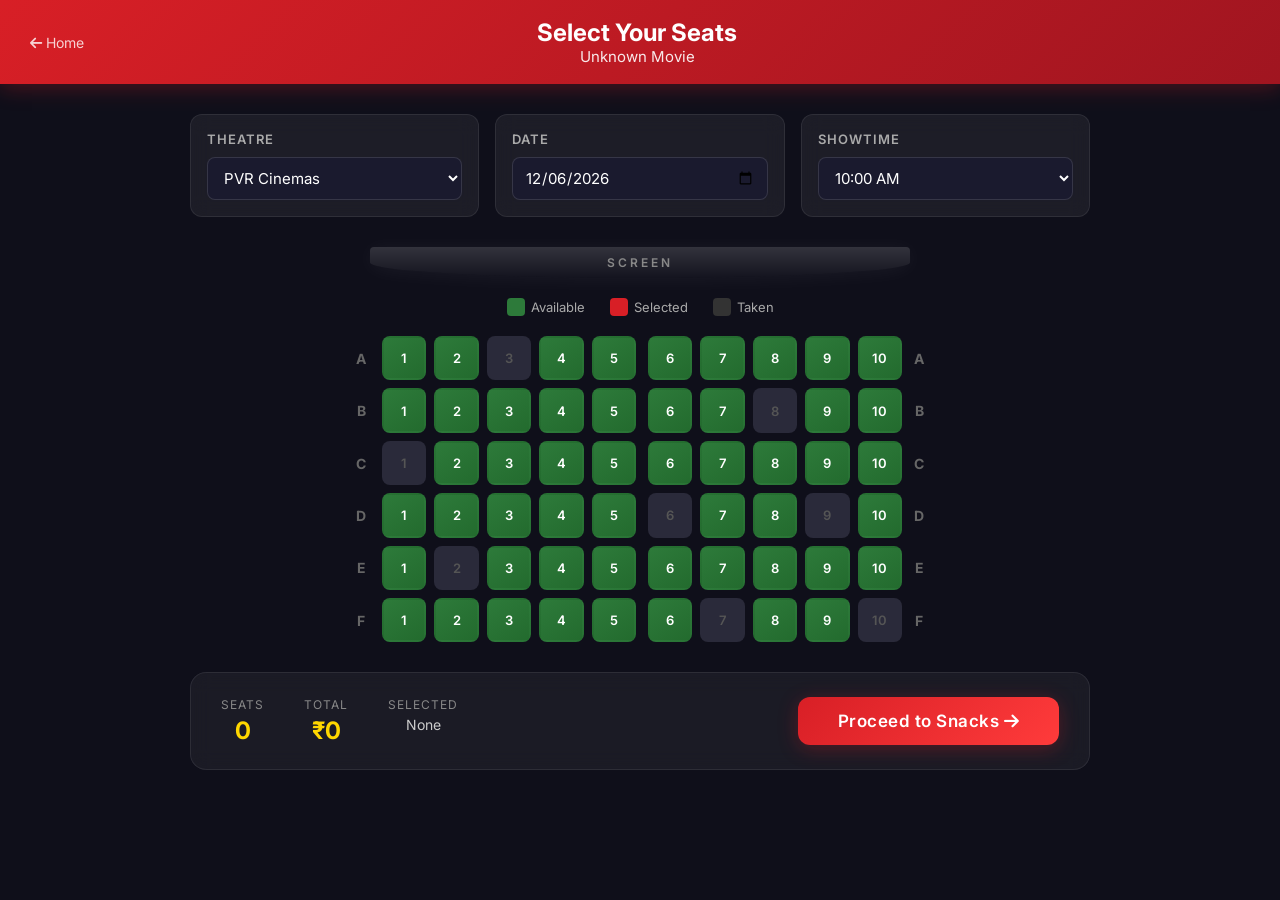
==== booking.html @ bca5fb99 "Add files via upload" ====
<!DOCTYPE html>
<html lang="en">
<head>
<meta charset="UTF-8">
<meta name="viewport" content="width=device-width, initial-scale=1.0">
<title>BookNbite - Seat Booking</title>

<link rel="stylesheet"
href="https://cdnjs.cloudflare.com/ajax/libs/font-awesome/6.5.2/css/all.min.css">

<style>
@import url('https://fonts.googleapis.com/css2?family=Inter:wght@400;500;600;700&display=swap');

*{
margin:0;
padding:0;
box-sizing:border-box;
font-family:'Inter',Arial,sans-serif;
}

body{
background:#0f0f1a;
color:#fff;
min-height:100vh;
}

header{
background: linear-gradient(135deg, #d81f26 0%, #a01520 100%);
color:white;
padding:18px 30px;
display:flex;
justify-content:space-between;
align-items:center;
box-shadow: 0 4px 20px rgba(216,31,38,0.3);
}

header h1{
font-size:24px;
font-weight:700;
}

.movie-title{
font-size:15px;
opacity:0.9;
font-weight:400;
}

.back-link{
color:white;
text-decoration:none;
font-size:14px;
opacity:0.8;
transition: opacity 0.2s;
}

.back-link:hover{
opacity:1;
}

.container{
width:92%;
max-width:900px;
margin:30px auto;
padding-bottom:40px;
}

/* Selection Row */
.selection-row{
display:grid;
grid-template-columns:1fr 1fr 1fr;
gap:16px;
margin-bottom:30px;
}

.selection-group{
background: rgba(255,255,255,0.06);
border: 1px solid rgba(255,255,255,0.08);
border-radius:12px;
padding:16px;
backdrop-filter: blur(10px);
}

.selection-group label{
font-weight:600;
display:block;
margin-bottom:10px;
font-size:13px;
color:#aaa;
text-transform:uppercase;
letter-spacing:1px;
}

.selection-group select,
.selection-group input{
width:100%;
padding:10px 12px;
border:1px solid rgba(255,255,255,0.12);
border-radius:8px;
background:#1a1a2e;
color:#fff;
font-size:15px;
outline:none;
transition: border-color 0.2s;
}

.selection-group select:focus,
.selection-group input:focus{
border-color: #d81f26;
}

/* Screen */
.screen-wrapper{
text-align:center;
margin:30px 0 20px;
}

.screen{
width:60%;
margin:0 auto;
padding:8px 0;
background: linear-gradient(180deg, rgba(255,255,255,0.15), rgba(255,255,255,0.02));
border-radius: 4px 4px 50% 50%;
text-align:center;
font-size:12px;
font-weight:600;
color:#888;
letter-spacing:3px;
text-transform:uppercase;
box-shadow: 0 2px 20px rgba(255,255,255,0.05);
}

/* Seat Legend */
.seat-legend{
display:flex;
justify-content:center;
gap:25px;
margin:20px 0;
font-size:13px;
color:#aaa;
}

.seat-legend span{
display:flex;
align-items:center;
gap:6px;
}

.legend-box{
width:18px;
height:18px;
border-radius:4px;
display:inline-block;
}

.legend-available{
background:#2d7a3a;
}

.legend-selected{
background:#d81f26;
}

.legend-taken{
background:#333;
}

/* Seats */
.seats{
display:grid;
grid-template-columns:repeat(10,1fr);
gap:8px;
justify-content:center;
max-width:520px;
margin:0 auto;
padding:20px 0;
}

.seat{
aspect-ratio:1;
max-width:46px;
background: linear-gradient(145deg, #2d7a3a, #236b2e);
color:white;
display:flex;
justify-content:center;
align-items:center;
cursor:pointer;
border-radius:8px;
font-size:13px;
font-weight:600;
transition:all 0.2s ease;
border:2px solid transparent;
position:relative;
}

.seat:hover{
transform:scale(1.1);
box-shadow:0 0 12px rgba(45,122,58,0.5);
border-color:rgba(255,255,255,0.3);
}

.seat.selected{
background: linear-gradient(145deg, #d81f26, #b5161d);
box-shadow:0 0 15px rgba(216,31,38,0.5);
transform:scale(1.05);
border-color:rgba(255,255,255,0.2);
}

.seat.taken{
background:#2a2a3a;
color:#555;
cursor:not-allowed;
pointer-events:none;
}

.seat.taken:hover{
transform:none;
box-shadow:none;
}

/* Gap for aisle */
.seat:nth-child(5n){
margin-right:4px;
}

/* Summary Card */
.summary{
margin-top:30px;
background: rgba(255,255,255,0.05);
border: 1px solid rgba(255,255,255,0.08);
border-radius:16px;
padding:24px 30px;
display:flex;
justify-content:space-between;
align-items:center;
flex-wrap:wrap;
gap:16px;
backdrop-filter: blur(10px);
}

.summary-info{
display:flex;
gap:40px;
flex-wrap:wrap;
}

.summary-item{
text-align:center;
}

.summary-item .label{
font-size:12px;
color:#888;
text-transform:uppercase;
letter-spacing:1px;
margin-bottom:4px;
}

.summary-item .value{
font-size:24px;
font-weight:700;
color:#ffd700;
}

.selected-seats-display{
font-size:14px;
color:#ccc;
margin-top:4px;
}

button.proceed-btn{
padding:14px 40px;
background: linear-gradient(135deg, #d81f26, #ff3b3b);
color:white;
border:none;
border-radius:12px;
cursor:pointer;
font-size:17px;
font-weight:600;
letter-spacing:0.5px;
transition:all 0.3s ease;
box-shadow: 0 4px 20px rgba(216,31,38,0.3);
}

button.proceed-btn:hover{
transform:translateY(-2px);
box-shadow: 0 6px 30px rgba(216,31,38,0.5);
}

button.proceed-btn:active{
transform:translateY(0);
}

/* Row Labels */
.seat-section{
max-width:580px;
margin:0 auto;
}

.seat-row{
display:flex;
align-items:center;
gap:10px;
margin-bottom:8px;
}

.row-label{
width:22px;
font-size:14px;
font-weight:700;
color:#666;
text-align:center;
flex-shrink:0;
}

.row-seats{
display:grid;
grid-template-columns:repeat(10,1fr);
gap:8px;
flex:1;
}

@media(max-width:768px){
  .selection-row{
    grid-template-columns:1fr;
  }
  .summary{
    flex-direction:column;
    text-align:center;
  }
  .summary-info{
    justify-content:center;
  }
  header{
    flex-direction:column;
    gap:8px;
    text-align:center;
  }
  .row-seats{
    grid-template-columns:repeat(10,1fr);
    gap:5px;
  }
  .seat{
    font-size:11px;
  }
}
</style>

</head>

<body>

<header>
  <a href="index.html" class="back-link"><i class="fa fa-arrow-left"></i> Home</a>
  <div style="text-align:center;">
    <h1>Select Your Seats</h1>
    <p class="movie-title" id="movieTitle">Loading...</p>
  </div>
  <div style="width:60px;"></div>
</header>

<div class="container">

  <div class="selection-row">
    <div class="selection-group">
      <label>Theatre</label>
      <select id="theatreSelect">
        <option>PVR Cinemas</option>
        <option>INOX</option>
        <option>Cinepolis</option>
        <option>Asian Cinemas</option>
      </select>
    </div>

    <div class="selection-group">
      <label>Date</label>
      <input type="date" id="dateInput">
    </div>

    <div class="selection-group">
      <label>Showtime</label>
      <select id="timeSelect">
        <option>10:00 AM</option>
        <option>1:30 PM</option>
        <option>5:00 PM</option>
        <option>9:00 PM</option>
      </select>
    </div>
  </div>

  <div class="screen-wrapper">
    <div class="screen">SCREEN</div>
  </div>

  <div class="seat-legend">
    <span><span class="legend-box legend-available"></span> Available</span>
    <span><span class="legend-box legend-selected"></span> Selected</span>
    <span><span class="legend-box legend-taken"></span> Taken</span>
  </div>

  <div class="seat-section" id="seatSection"></div>

  <div class="summary">
    <div class="summary-info">
      <div class="summary-item">
        <div class="label">Seats</div>
        <div class="value" id="count">0</div>
      </div>
      <div class="summary-item">
        <div class="label">Total</div>
        <div class="value">₹<span id="price">0</span></div>
      </div>
      <div class="summary-item">
        <div class="label">Selected</div>
        <div class="selected-seats-display" id="seatNames">None</div>
      </div>
    </div>

    <button class="proceed-btn" onclick="nextPage()">
      Proceed to Snacks <i class="fa fa-arrow-right"></i>
    </button>
  </div>

</div>

<script>

const seatSection = document.getElementById("seatSection");
const countEl = document.getElementById("count");
const priceEl = document.getElementById("price");
const seatNamesEl = document.getElementById("seatNames");
const movieTitleEl = document.getElementById("movieTitle");

const ticketPrice = 250;
let selectedSeats = [];

// Load movie name
const movieName = localStorage.getItem("selectedMovie") || "Unknown Movie";
movieTitleEl.textContent = movieName;

// Set default date to today
const dateInput = document.getElementById("dateInput");
const today = new Date();
const yyyy = today.getFullYear();
const mm = String(today.getMonth() + 1).padStart(2, '0');
const dd = String(today.getDate()).padStart(2, '0');
dateInput.value = `${yyyy}-${mm}-${dd}`;
dateInput.min = `${yyyy}-${mm}-${dd}`;

// Pre-fill some random "taken" seats
const rows = ['A', 'B', 'C', 'D', 'E', 'F'];
const seatsPerRow = 10;
const totalSeats = rows.length * seatsPerRow;

// Random taken seats (different each time based on movie name hash)
const takenSeats = new Set();
let hash = 0;
for (let i = 0; i < movieName.length; i++) {
  hash = ((hash << 5) - hash) + movieName.charCodeAt(i);
  hash |= 0;
}
const rng = Math.abs(hash);
for (let i = 0; i < 8; i++) {
  takenSeats.add(((rng * (i + 7) + i * 13) % totalSeats) + 1);
}

// Build seat grid with row labels
let seatIndex = 0;
rows.forEach((rowLetter, rowIdx) => {
  const rowDiv = document.createElement("div");
  rowDiv.className = "seat-row";

  const label = document.createElement("div");
  label.className = "row-label";
  label.textContent = rowLetter;
  rowDiv.appendChild(label);

  const rowSeats = document.createElement("div");
  rowSeats.className = "row-seats";

  for (let col = 1; col <= seatsPerRow; col++) {
    seatIndex++;
    const seat = document.createElement("div");
    seat.className = "seat";
    const seatId = `${rowLetter}${col}`;
    seat.textContent = col;
    seat.dataset.seatId = seatId;
    seat.dataset.index = seatIndex;

    if (takenSeats.has(seatIndex)) {
      seat.classList.add("taken");
      seat.title = "Already booked";
    } else {
      seat.onclick = function () {
        if (seat.classList.contains("selected")) {
          seat.classList.remove("selected");
          selectedSeats = selectedSeats.filter(s => s !== seatId);
        } else {
          seat.classList.add("selected");
          selectedSeats.push(seatId);
        }
        updateSummary();
      };
    }

    rowSeats.appendChild(seat);
  }

  rowDiv.appendChild(rowSeats);

  const labelRight = document.createElement("div");
  labelRight.className = "row-label";
  labelRight.textContent = rowLetter;
  rowDiv.appendChild(labelRight);

  seatSection.appendChild(rowDiv);
});

function updateSummary() {
  const count = selectedSeats.length;
  countEl.textContent = count;
  priceEl.textContent = count * ticketPrice;
  seatNamesEl.textContent = count > 0 ? selectedSeats.join(", ") : "None";
}

function nextPage() {
  if (selectedSeats.length === 0) {
    alert("Please select at least one seat.");
    return;
  }

  const theatre = document.getElementById("theatreSelect").value;
  const date = document.getElementById("dateInput").value;
  const time = document.getElementById("timeSelect").value;

  // Save all booking details to localStorage
  localStorage.setItem("selectedMovie", movieName);
  localStorage.setItem("theatre", theatre);
  localStorage.setItem("showDate", date);
  localStorage.setItem("showTime", time);
  localStorage.setItem("selectedSeats", selectedSeats.join(", "));
  localStorage.setItem("ticketTotal", selectedSeats.length * ticketPrice);

  window.location = "snacks.html";
}

</script>

</body>
</html>
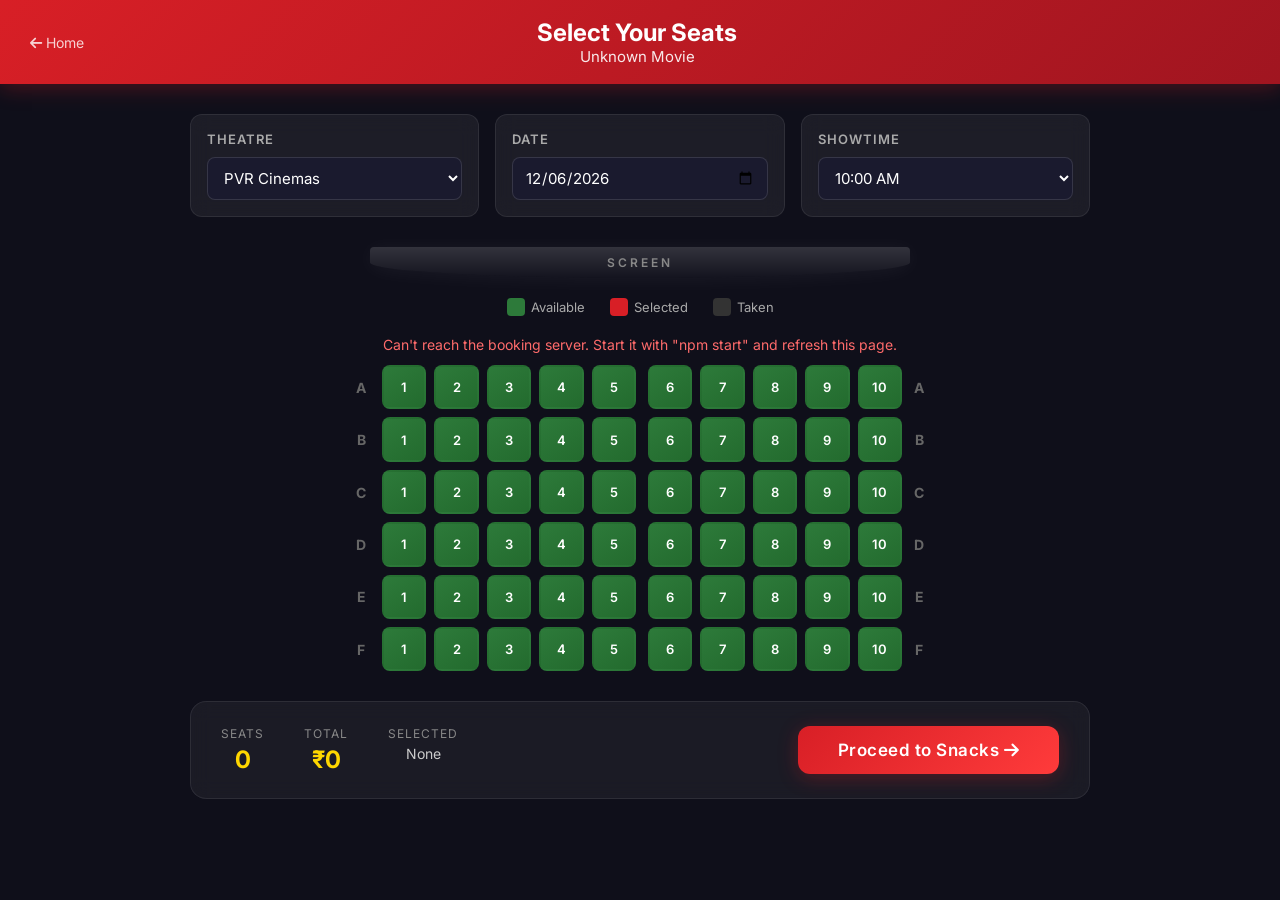
==== commit 3a5d3c2f: "Add files via upload" ====
--- a/booking.html
+++ b/booking.html
@@ -396,6 +396,8 @@
     <span><span class="legend-box legend-selected"></span> Selected</span>
     <span><span class="legend-box legend-taken"></span> Taken</span>
   </div>
+
+  <p id="serverNotice" style="display:none;text-align:center;color:#ff6b6b;font-size:14px;margin-bottom:12px;"></p>
 
   <div class="seat-section" id="seatSection"></div>
 
@@ -446,74 +448,111 @@
 dateInput.value = `${yyyy}-${mm}-${dd}`;
 dateInput.min = `${yyyy}-${mm}-${dd}`;
 
-// Pre-fill some random "taken" seats
+// Address of the backend server (run "npm start" in the project folder)
+const API_URL = "http://localhost:3000";
+
 const rows = ['A', 'B', 'C', 'D', 'E', 'F'];
 const seatsPerRow = 10;
-const totalSeats = rows.length * seatsPerRow;
-
-// Random taken seats (different each time based on movie name hash)
-const takenSeats = new Set();
-let hash = 0;
-for (let i = 0; i < movieName.length; i++) {
-  hash = ((hash << 5) - hash) + movieName.charCodeAt(i);
-  hash |= 0;
-}
-const rng = Math.abs(hash);
-for (let i = 0; i < 8; i++) {
-  takenSeats.add(((rng * (i + 7) + i * 13) % totalSeats) + 1);
-}
-
-// Build seat grid with row labels
-let seatIndex = 0;
-rows.forEach((rowLetter, rowIdx) => {
-  const rowDiv = document.createElement("div");
-  rowDiv.className = "seat-row";
-
-  const label = document.createElement("div");
-  label.className = "row-label";
-  label.textContent = rowLetter;
-  rowDiv.appendChild(label);
-
-  const rowSeats = document.createElement("div");
-  rowSeats.className = "row-seats";
-
-  for (let col = 1; col <= seatsPerRow; col++) {
-    seatIndex++;
-    const seat = document.createElement("div");
-    seat.className = "seat";
-    const seatId = `${rowLetter}${col}`;
-    seat.textContent = col;
-    seat.dataset.seatId = seatId;
-    seat.dataset.index = seatIndex;
-
-    if (takenSeats.has(seatIndex)) {
-      seat.classList.add("taken");
-      seat.title = "Already booked";
-    } else {
-      seat.onclick = function () {
-        if (seat.classList.contains("selected")) {
-          seat.classList.remove("selected");
-          selectedSeats = selectedSeats.filter(s => s !== seatId);
-        } else {
-          seat.classList.add("selected");
-          selectedSeats.push(seatId);
-        }
-        updateSummary();
-      };
+
+const theatreSelect = document.getElementById("theatreSelect");
+const timeSelect = document.getElementById("timeSelect");
+const serverNotice = document.getElementById("serverNotice");
+
+function setServerNotice(message) {
+  serverNotice.textContent = message;
+  serverNotice.style.display = message ? "block" : "none";
+}
+
+// Ask PostgreSQL (through the backend) which seats are already booked
+async function fetchBookedSeats() {
+  const params = new URLSearchParams({
+    movie: movieName,
+    theatre: theatreSelect.value,
+    date: dateInput.value,
+    time: timeSelect.value
+  });
+
+  try {
+    const res = await fetch(`${API_URL}/booked-seats?${params}`);
+    if (!res.ok) throw new Error("Bad response");
+    const data = await res.json();
+    setServerNotice("");
+    return new Set(data.bookedSeats);
+  } catch (err) {
+    setServerNotice("Can't reach the booking server. Start it with \"npm start\" and refresh this page.");
+    return new Set();
+  }
+}
+
+// Build the seat grid. Seats found in the database are shown as taken.
+let renderCounter = 0;
+
+async function renderSeats() {
+  const thisRender = ++renderCounter;
+
+  selectedSeats = [];
+  updateSummary();
+
+  const bookedSeats = await fetchBookedSeats();
+  if (thisRender !== renderCounter) return; // a newer selection replaced this one
+
+  seatSection.innerHTML = "";
+
+  rows.forEach(rowLetter => {
+    const rowDiv = document.createElement("div");
+    rowDiv.className = "seat-row";
+
+    const label = document.createElement("div");
+    label.className = "row-label";
+    label.textContent = rowLetter;
+    rowDiv.appendChild(label);
+
+    const rowSeats = document.createElement("div");
+    rowSeats.className = "row-seats";
+
+    for (let col = 1; col <= seatsPerRow; col++) {
+      const seat = document.createElement("div");
+      seat.className = "seat";
+      const seatId = `${rowLetter}${col}`;
+      seat.textContent = col;
+      seat.dataset.seatId = seatId;
+
+      if (bookedSeats.has(seatId)) {
+        seat.classList.add("taken");
+        seat.title = "Already booked";
+      } else {
+        seat.onclick = function () {
+          if (seat.classList.contains("selected")) {
+            seat.classList.remove("selected");
+            selectedSeats = selectedSeats.filter(s => s !== seatId);
+          } else {
+            seat.classList.add("selected");
+            selectedSeats.push(seatId);
+          }
+          updateSummary();
+        };
+      }
+
+      rowSeats.appendChild(seat);
     }
 
-    rowSeats.appendChild(seat);
-  }
-
-  rowDiv.appendChild(rowSeats);
-
-  const labelRight = document.createElement("div");
-  labelRight.className = "row-label";
-  labelRight.textContent = rowLetter;
-  rowDiv.appendChild(labelRight);
-
-  seatSection.appendChild(rowDiv);
-});
+    rowDiv.appendChild(rowSeats);
+
+    const labelRight = document.createElement("div");
+    labelRight.className = "row-label";
+    labelRight.textContent = rowLetter;
+    rowDiv.appendChild(labelRight);
+
+    seatSection.appendChild(rowDiv);
+  });
+}
+
+// Reload the seats whenever theatre, date or showtime changes
+theatreSelect.addEventListener("change", renderSeats);
+dateInput.addEventListener("change", renderSeats);
+timeSelect.addEventListener("change", renderSeats);
+
+renderSeats();
 
 function updateSummary() {
   const count = selectedSeats.length;
